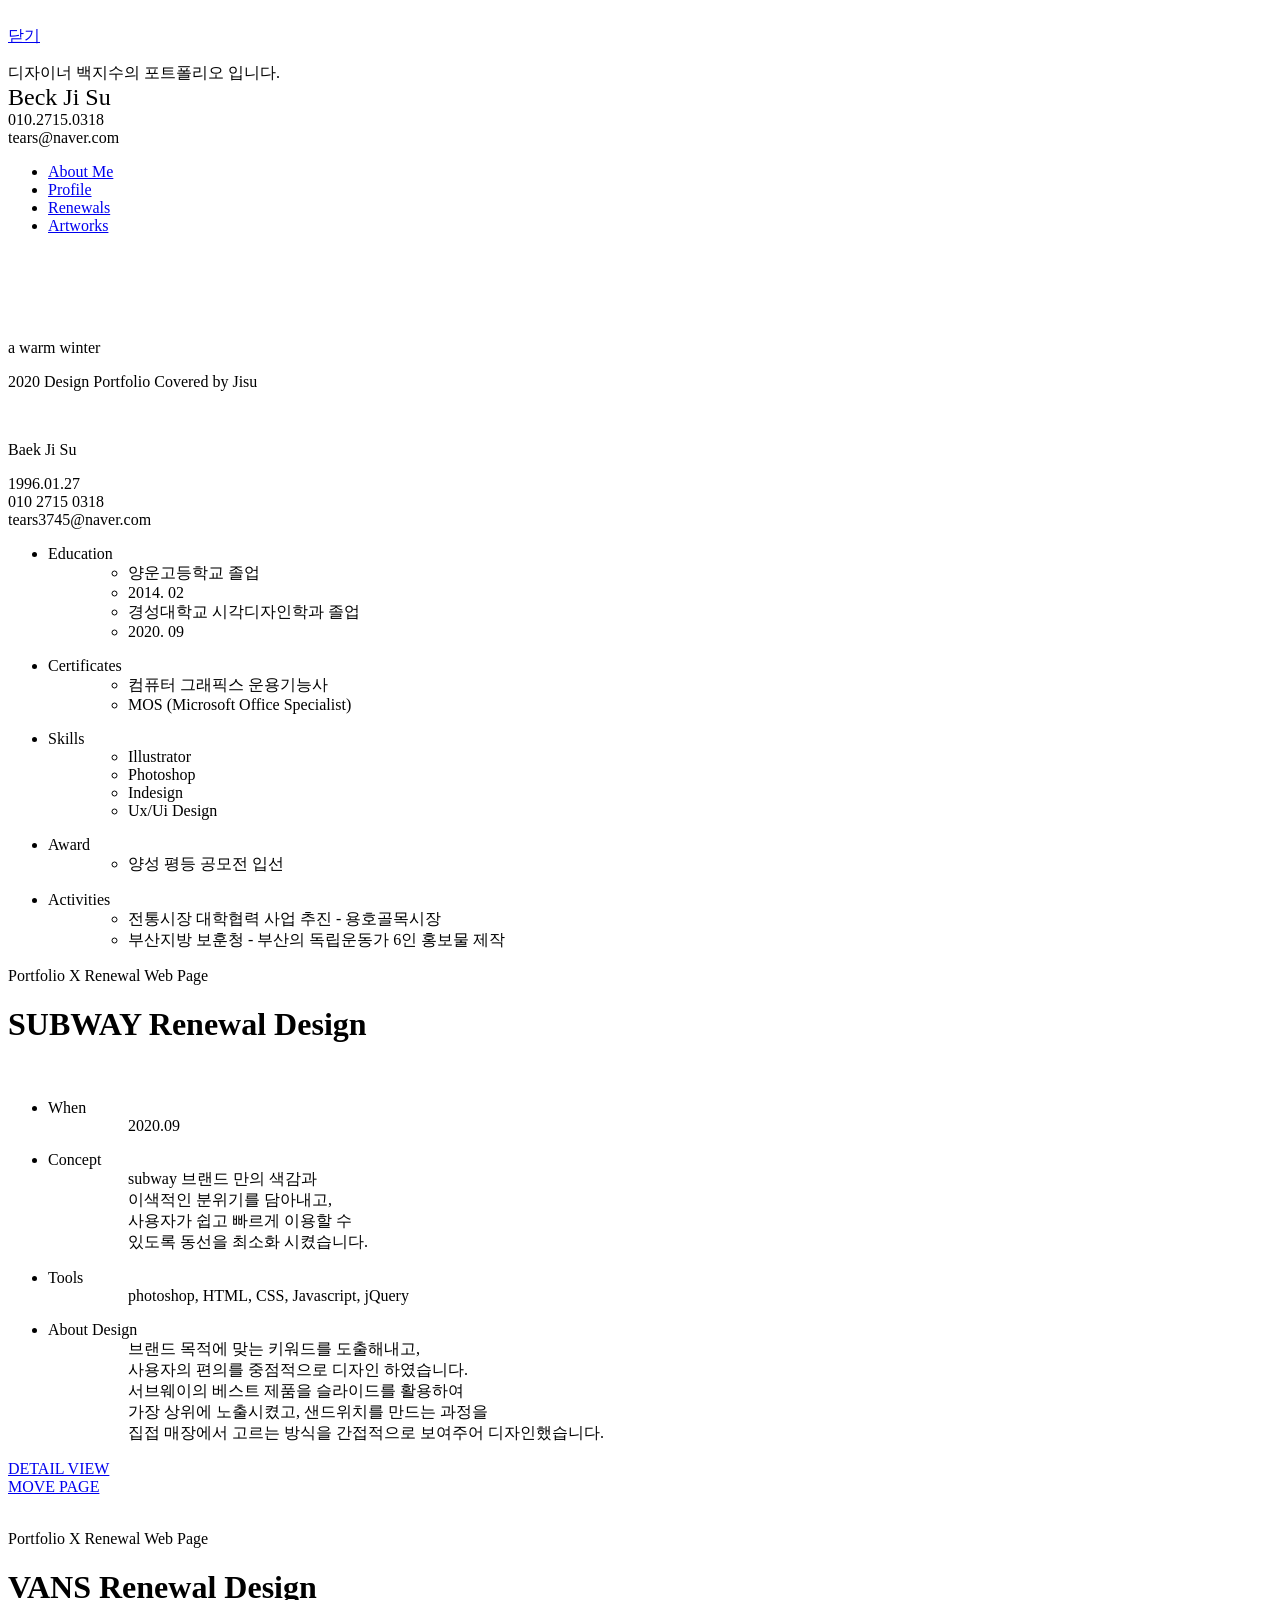
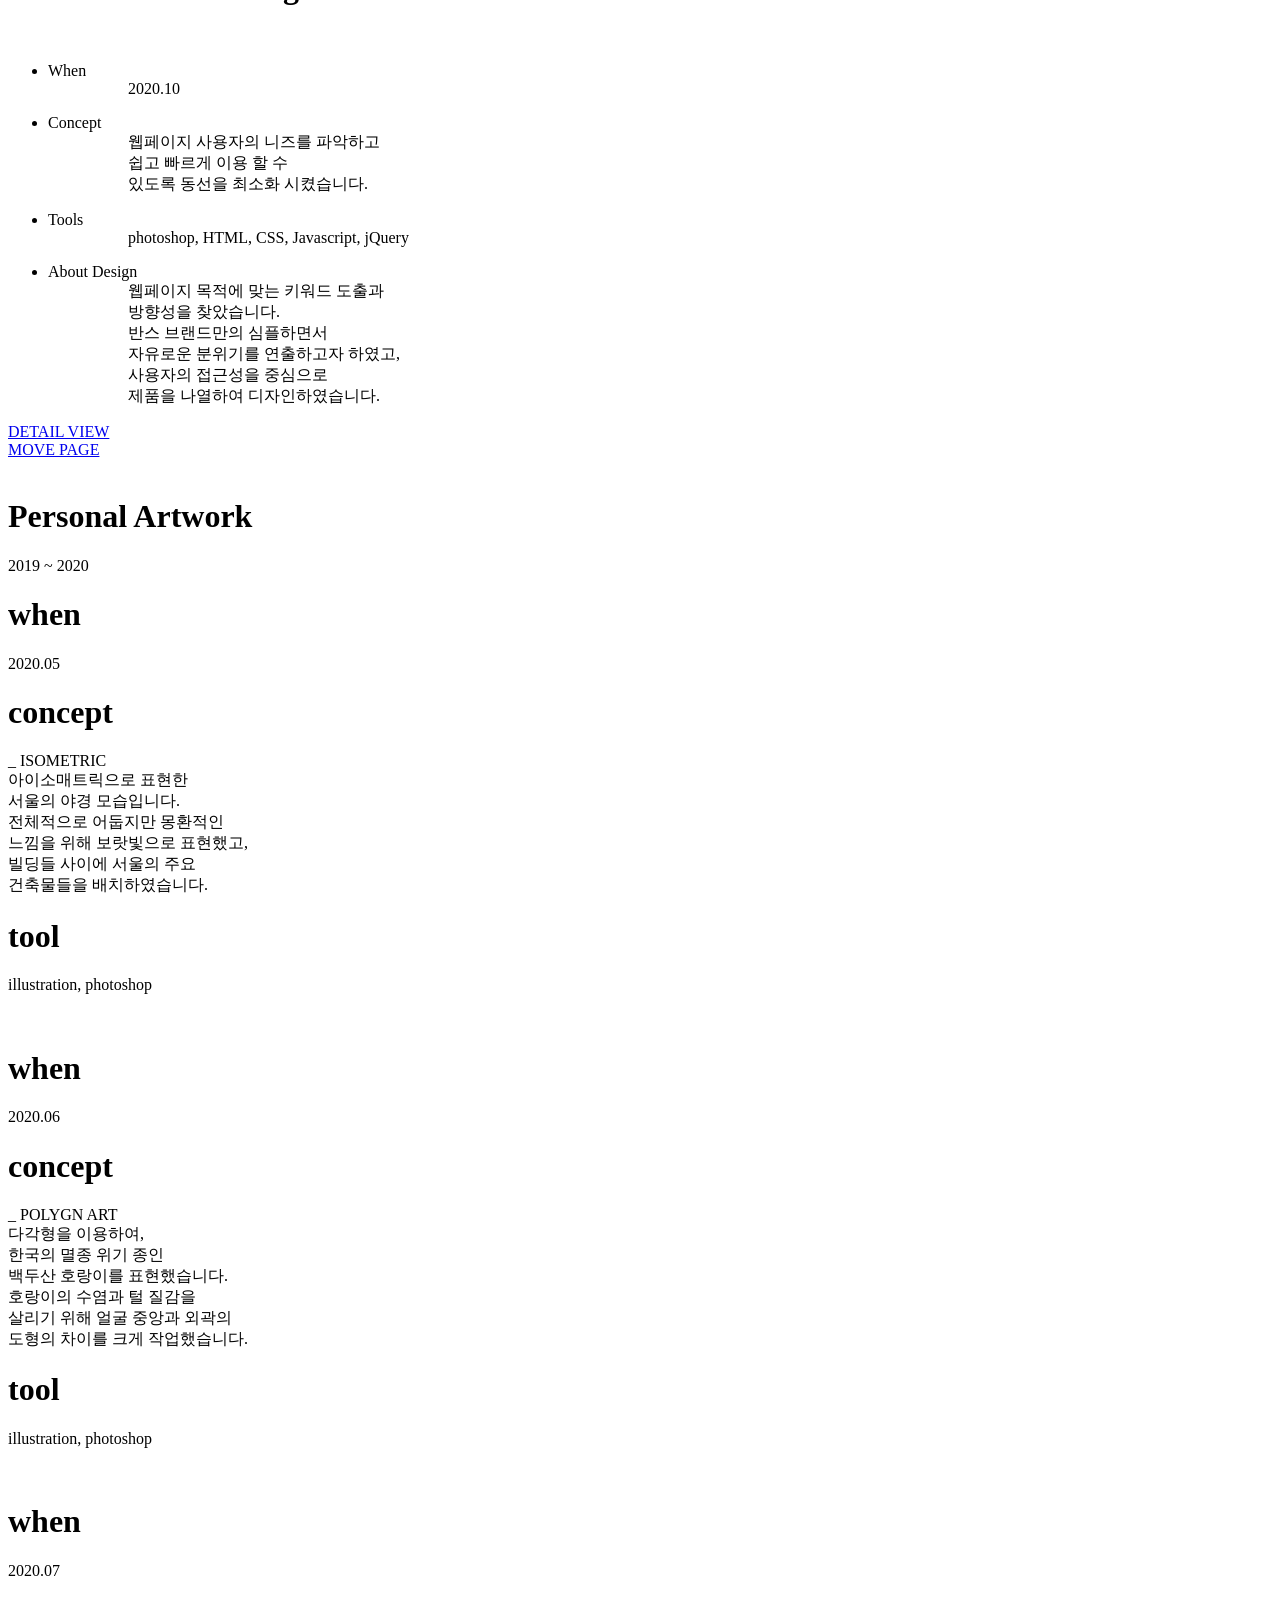
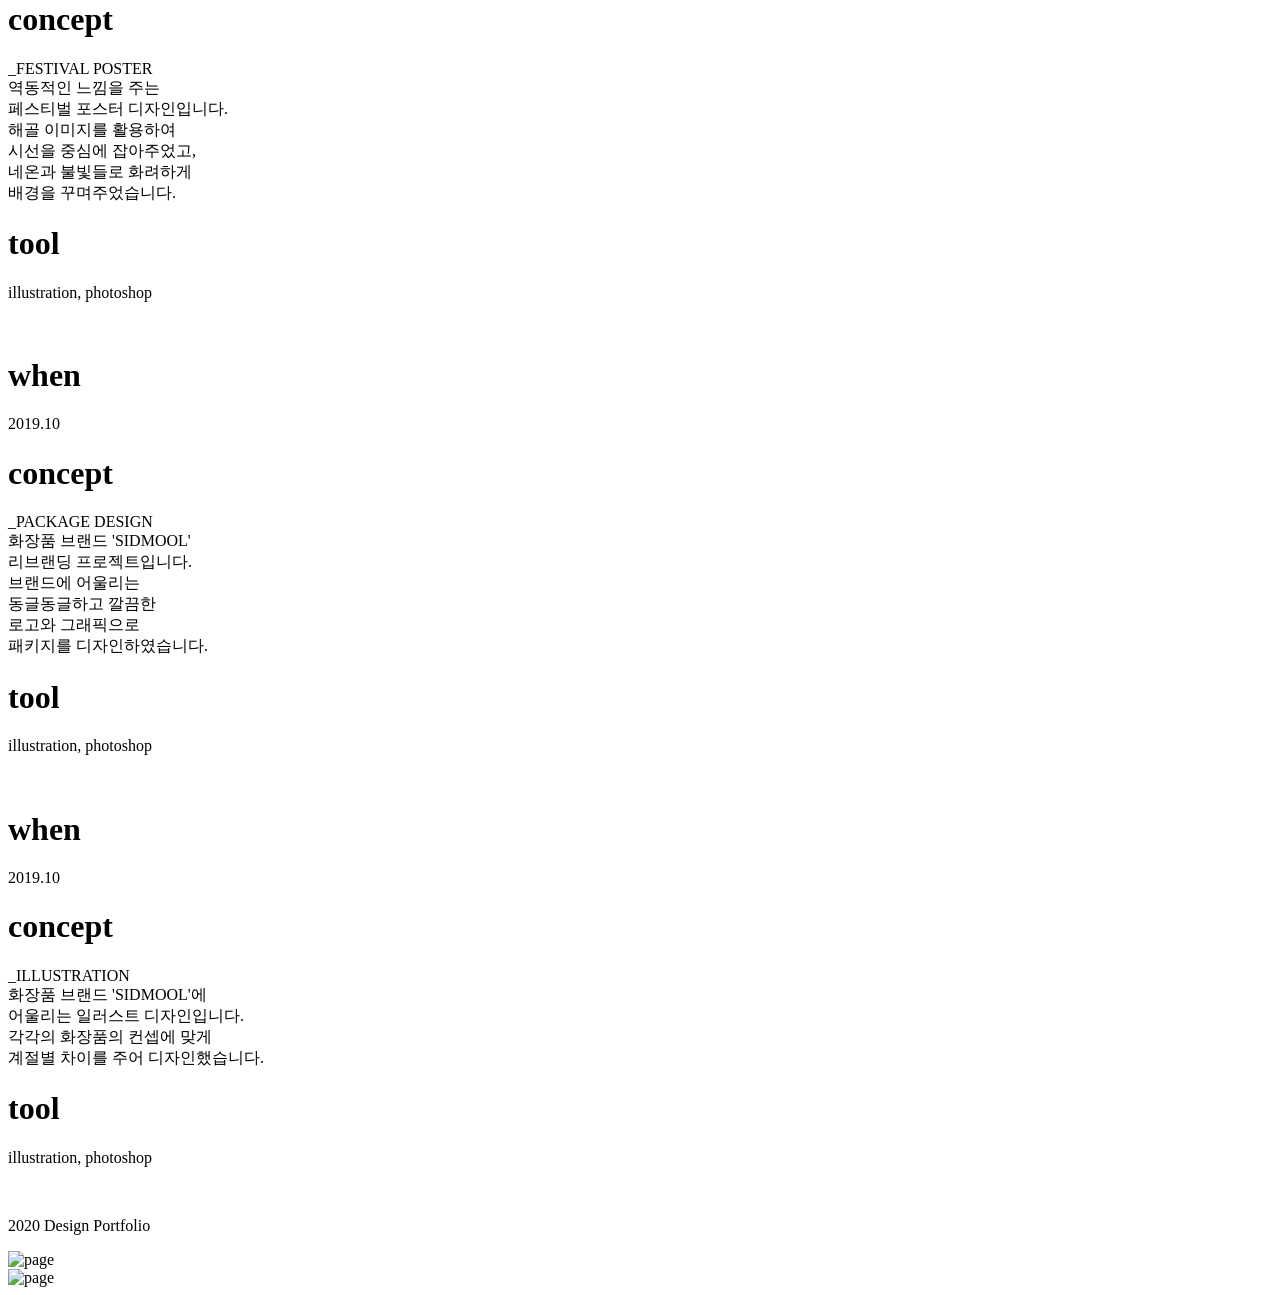
==== index.html @ 92163117 "Add files via upload" ====
<!doctype html>
<html>
<head>
<meta charset="utf-8">
<link rel="stylesheet" href="css/default.css" />
<script src="js/jquery-3.5.1.min.js"></script>
<script src="js/layout.js"></script>
<script src="js/swiper.min.js"></script>

<title> 지수의 포트폴리오 </title>
</head>
<body>
<div class="container">
	<header>
		<div class="header_inner">
			<div class="logo">
				<div class="jspopup">
					<a href="javascript:void(0)" class="btn" onClick="msgAlert()"><img src="img/logo.png" alt="" /></a>	
					<div id="alertLypop">
						<div class="popcont">
							<a href="javascript:void(0)" class="btnclose" onClick="msgAlertClose()">닫기</a>
							<p class="stxt">
								디자이너 백지수의 포트폴리오 입니다.<br>
								<span style="font-size: 150%;">Beck Ji Su</span><br>
								010.2715.0318<br>
								tears@naver.com<br>
							</p>
						</div>
					</div>	
				</div>
			</div>
			<nav class="scrollm">
				<ul class="navlist">
					<li class="on"><a href="javascript:void(0)">About Me</a></li>
					<li><a href="javascript:void(0)">Profile</a></li>
					<li><a href="javascript:void(0)">Renewals</a></li>
					<li><a href="javascript:void(0)">Artworks</a></li>
				</ul>
			</nav>
			
		</div>
		
	</header>
	
	<div class="page main">
		<div class="textbox">
			<div class="textbg" data-aos="fade-right" data-aos-easing="linear" data-aos-duration="500">
				<img src="img/title-bg.png" alt="">
			</div>
			<div class="text" data-aos="fade-right" data-aos-easing="linear" data-aos-duration="1000">
				<img src="img/title-text.png" alt="">
			</div>
		</div>
		<div class="mainimg">
			<div class="minner" data-aos="fade-left" data-aos-easing="linear" data-aos-duration="1000">
				<img src="img/mainimg.png" alt="">
			</div>
		</div>
		<div class="bgtext01">
			<img src="img/bgtext_01.png" alt="">
		</div>
		<div class="bgtext02">
			<p class="stxt">
				<span class="grid">a</span>
				<span class="grid">warm</span>
				<span class="grid">winter</span>
			</p>	
		</div>
		<div class="bgtext03">
			<p class="stxt">
				<span class="grid">2020</span>
				<span class="grid">Design</span>
				<span class="grid">Portfolio</span>
				<span class="grid">Covered</span>
				<span class="grid">by</span>
				<span class="grid">Jisu</span>
			</p>	
		</div>
	</div>
	
	
	<div class="page aboutme">
		<div class="inner">
			<div class="profilebox">
			<div class="profile">
				<div class="simg" data-aos="fade-up" data-aos-duration="1500">
					<img class="pimg" src="img/profile.png" alt="">
				</div>
				<p class="stit">
					<span>Baek</span>
					<span>Ji</span>
					<span>Su</span>
				</p>
				<p class="stxt">
					<span>1996.01.27</span> <br/>
					<span>010 2715 0318</span> <br/>
					<span>tears3745@naver.com</span>
				</p>
			</div>
			<div class="port_info" data-aos="fade-left" data-aos-easing="linear" data-aos-duration="800">
				<ul class="plist">
					<li>
						<dl class="dplist">
							<dt>Education</dt>
							<dd>
								<ul class="ic">
									<li>양운고등학교 졸업</li>
									<li>2014. 02</li>
									<li>경성대학교 시각디자인학과 졸업</li>
									<li>2020. 09</li>									
								</ul>								
							</dd>
						</dl>
					</li>
					<li>
						<dl class="dplist">
							<dt>Certificates</dt>
							<dd>
								<ul class="ic">
									<li>컴퓨터 그래픽스 운용기능사</li>
									<li>MOS (Microsoft Office Specialist)</li>				
								</ul>								
							</dd>
						</dl>
					</li>
					<li>
						<dl class="dplist">
							<dt>Skills</dt>
							<dd>
								<ul class="ic">
									<li>
										<span class="skill_txt">Illustrator</span>
										<span class="progressbar">
											<span class="inner" style="width: 80%"></span>
										</span>
									</li>
									<li>
										<span class="skill_txt">Photoshop</span>
										<span class="progressbar">
											<span class="inner" style="width: 70%"></span>
										</span>
									</li>
									<li>
										<span class="skill_txt">Indesign</span>
										<span class="progressbar">
											<span class="inner" style="width: 40%"></span>
										</span>
									</li>
									<li>
										<span class="skill_txt">Ux/Ui Design</span>
										<span class="progressbar">
											<span class="inner" style="width: 65%"></span>
										</span>
									</li>
								</ul>								
							</dd>
						</dl>
					</li>
					<li>
						<dl class="dplist">
							<dt>Award</dt>
							<dd>
								<ul class="ic">
									<li>양성 평등 공모전 입선</li>
								</ul>								
							</dd>
						</dl>
					</li>					
					<li>
						<dl class="dplist">
							<dt>Activities</dt>
							<dd>
								<ul class="ic">
									<li>전통시장 대학협력 사업 추진 - 용호골목시장</li>
									<li>부산지방 보훈청 - 부산의 독립운동가 6인 홍보물 제작</li>
								</ul>								
							</dd>
						</dl>
					</li>										
				</ul>
			</div>
		</div>
		</div>
		<div class="mainbg">
			<div class="inner">
				<!-- <img src="img/mainbg.png" alt="">-->
			</div>
		</div>
	</div>
	
	
	<div class="page renewal01">
		<div class="renew_inner">
			<div class="renew_cont_inner">
				<div class="title">
					<p class="tit">
						Portfolio X Renewal Web Page</p>
					<h1 class="hd1">
						SUBWAY Renewal Design</h1>
					<div class="logo">
						<img src="img/subway_logo.png" alt="">
					</div>
				</div>
				<div class="content">
					<ul class="contlist">
						<li>
							<dl class="inner">
								<dt>When</dt>
								<dd>
									<ul>
									2020.09
									</ul>
								</dd>
							</dl>
						</li>
						<li>
							<dl class="inner">
								<dt>Concept</dt>
								<dd>
									<ul>
									subway 브랜드 만의 색감과<br> 
									이색적인 분위기를 담아내고,<br>
									사용자가 쉽고 빠르게 이용할 수<br> 
									있도록 동선을 최소화 시켰습니다.
									</ul>
								</dd>
							</dl>
						</li>
						<li>
							<dl class="inner">
								<dt>Tools</dt>
								<dd>
									<ul>
									photoshop, HTML, CSS, Javascript, jQuery
									</ul>
								</dd>
							</dl>
						</li>
						<li>
							<dl class="inner">
								<dt>About Design</dt>
								<dd>
									<ul>
									브랜드 목적에 맞는 키워드를 도출해내고,<br>
									사용자의 편의를 중점적으로 디자인 하였습니다.<br>
									서브웨이의 베스트 제품을 슬라이드를 활용하여<br>
									가장 상위에 노출시켰고, 샌드위치를 만드는 과정을<br>
									집접 매장에서 고르는 방식을 간접적으로 보여주어 디자인했습니다.
									</ul>
								</dd>
							</dl>
						</li>
					</ul>
				</div>

				<div class="btnset one">
					<a href="javascript:void(0)" class="btn underlined underlined--offset" onclick="lypop(event, this)"  data-num="1">DETAIL VIEW</a>
				</div>
				
				<div class="btnset two">	
					<a href="javascript:void(0)" class="btn underlined underlined--offset">MOVE PAGE</a>
				</div>
				
				
				
				
				<div class="renewal_img">
					<div class="imgbox" data-aos="zoom-in-up" data-aos-duration="800">
						<img src="img/subway.png" alt="">
					</div>
				</div>
			
			</div>
			
		</div>
	</div>
	
	<div class="page renewal02">
		<div class="renew_inner">
			<div class="renew_cont_inner">
				<div class="title">
					<p class="tit">
						Portfolio X Renewal Web Page</p>
					<h1 class="hd1">
						VANS Renewal Design</h1>
					<div class="logo">
						<img src="img/vans_logo.png" alt="">
					</div>
				</div>
				<div class="content">
					<ul class="contlist">
						<li>
							<dl class="inner">
								<dt>When</dt>
								<dd>
									<ul>
									2020.10
									</ul>
								</dd>
							</dl>
						</li>
						<li>
							<dl class="inner">
								<dt>Concept</dt>
								<dd>
									<ul>
									웹페이지 사용자의 니즈를 파악하고 <br>
									쉽고 빠르게 이용 할 수<br>
									있도록 동선을 최소화 시켰습니다.
									</ul>
								</dd>
							</dl>
						</li>
						<li>
							<dl class="inner">
								<dt>Tools</dt>
								<dd>
									<ul>
									photoshop, HTML, CSS, Javascript, jQuery
									</ul>
								</dd>
							</dl>
						</li>
						<li>
							<dl class="inner">
								<dt>About Design</dt>
								<dd>
									<ul>
									웹페이지 목적에 맞는 키워드 도출과 <br>
									방향성을 찾았습니다.<br>
									반스 브랜드만의 심플하면서<br>
									자유로운 분위기를 연출하고자 하였고,<br>
									사용자의 접근성을 중심으로<br>
									제품을 나열하여 디자인하였습니다.
									</ul>
								</dd>
							</dl>
						</li>
					</ul>
				</div>
				
				<div class="btnset one">
					<a href="javascript:void(0)" class="btn underlined underlined--offset" onclick="lypop(event, this)"  data-num="2">DETAIL VIEW</a>
				</div>	
				<div class="btnset two">	
					<a href="javascript:void(0)" class="btn underlined underlined--offset">MOVE PAGE</a>
				</div>

				<div class="renewal_img">
					<div class="imgbox" data-aos="zoom-in-up" data-aos-duration="800">
						<img src="img/vans.png" alt="">
					</div>
				</div>
			
			</div>
			
		</div>
	</div>
	
	<div class="page artwork">
		<div class="artwork_inner">
			<div class="art_cont_inner">
				
				<div class="title">
					<h1 class="hd1">Personal Artwork</h1>
						<p class="txt">2019 ~ 2020</p>
				</div>
				<div class="contents">
					<div class="swiper-container">
						<div class="swiper-wrapper">
							<div class="swiper-slide">
								<div class="slide_inner01">
									<div class="text">
										<h1>when</h1>
										<p>2020.05</p>
										<h1>concept</h1>
										<p>_ ISOMETRIC<br>
										아이소매트릭으로 표현한 <br>
										서울의 야경 모습입니다. <br>
										전체적으로 어둡지만 몽환적인  <br>
										느낌을 위해 보랏빛으로 표현했고, <br>
										빌딩들 사이에 서울의 주요<br>
										건축물들을 배치하였습니다.
										</p>
										<h1>tool</h1>
										<p>illustration, photoshop</p>
									</div>
									<div class="img">
										<img src="img/my01.jpg" alt="">
									</div>
								</div>
							  
							</div>
							
							<div class="swiper-slide">
								<div class="slide_inner02">
									<div class="text">
										<h1>when</h1>
										<p>2020.06</p>
										<h1>concept</h1>
										<p>_ POLYGN ART <br>
										다각형을 이용하여,<br>
										한국의 멸종 위기 종인 <br>
										백두산 호랑이를 표현했습니다.<br>
										호랑이의 수염과 털 질감을 <br>
										살리기 위해 얼굴 중앙과 외곽의 <br>
										도형의 차이를 크게 작업했습니다.
										</p>
										<h1>tool</h1>
										<p>illustration, photoshop</p>
									</div>
									<div class="img">
										<img src="img/my02.jpg" alt="">
									</div>
								</div>
							</div>
						 	<div class="swiper-slide">
								<div class="slide_inner03">
									<div class="text">
										<h1>when</h1>
										<p>2020.07</p>
										<h1>concept</h1>
										<p>_FESTIVAL POSTER<br>
										역동적인 느낌을 주는<br> 
										페스티벌 포스터 디자인입니다.<br>
										해골 이미지를 활용하여<br>
										시선을 중심에 잡아주었고,<br>
										네온과 불빛들로 화려하게 <br>
										배경을 꾸며주었습니다.
										</p>
										<h1>tool</h1>
										<p>illustration, photoshop</p>
									</div>
									<div class="img">
										<img src="img/my03_png.png" alt="">
									</div>
								</div>
							</div>
						 	<div class="swiper-slide">
								<div class="slide_inner04">
									<div class="text">
										<h1>when</h1>
										<p>2019.10</p>
										<h1>concept</h1>
										<p>_PACKAGE DESIGN<br>
										화장품 브랜드 'SIDMOOL'<br>
										리브랜딩 프로젝트입니다.<br>
										브랜드에 어울리는 <br>
										동글동글하고 깔끔한 <br>
										로고와 그래픽으로 <br>
										패키지를 디자인하였습니다.
										</p>
										<h1>tool</h1>
										<p>illustration, photoshop</p>
									</div>
									<div class="img">
										<img src="img/my04png.png" alt="">
									</div>
								</div>
							</div>
							<div class="swiper-slide">
								<div class="slide_inner05">
									<div class="text">
										<h1>when</h1>
										<p>2019.10</p>
										<h1>concept</h1>
										<p>_ILLUSTRATION<br>
										화장품 브랜드 'SIDMOOL'에 <br>
										어울리는 일러스트 디자인입니다.<br>
										각각의 화장품의 컨셉에 맞게<br>
										계절별 차이를 주어 디자인했습니다.
										</p>
										<h1>tool</h1>
										<p>illustration, photoshop</p>
									</div>
									<div class="img">
										<img src="img/my05.jpg" alt="">
									</div>
								</div>
							</div>
						 
						</div>
						
						
						
						<!-- Add Pagination -->
						<div class="swiper-pagination"></div>
						
					</div>
					
					
					
				</div>

				
			</div>
			
				
		</div>
		<div class="bottom">
				<p>2020 Design Portfolio</p>
		</div>
		
	</div>	
					
</div>

	
	
	
<script>
$( document ).ready(function() {
//	$('.btnset.one > .btn').on('click', function() {
//		$('.btscont').toggleClass('open');
//		$('.page-wrapper').toggleClass('blur-it');
//		return false;
//	});
});
</script>	
	
<script>


/*
if(window.addEventListener) window.addEventListener('DOMMouseScroll', wheel, false);
window.onmousewheel = document.onmousewheel = wheel;
*/
	
/*	
	function wheel (event) { 
		
		var delta = 0;
		if(event.wheelDelta) delta = event.wheelDelta / 120;
		else if (event.detail) delta = -event.detail / 3;		
		console.log("dd?????? ==", event.detail);
		console.log("event.wheelDelta ==", event.wheelDelta);
	} 	
	
$('html, body').on('mousewheel DOMMouseScroll', wheel);
*/


</script>
	
<script>
   var swiper = new Swiper('.swiper-container', {
      slidesPerView: 1,
      spaceBetween: 30,
      loop: true,
      pagination: {
        el: '.swiper-pagination',
        clickable: true,
      },
    });	
  AOS.init();
</script>	

<div id="lypop">
	<div class="inner">
		<div class="lypopcont">
			<div class="simg">
				<img src="img/detailview01.jpg" alt="page">
			</div>	
		</div>
		<a href="" class="closebtn" onClick="lypopClose(event, this)">
			<div class="arrset">
				<span></span>	    				
				<span></span>
			</div>
		</a>	    			    		
	</div>
	<div class="bg"></div>
</div>
<div id="lypop2">
	<div class="inner">
		<div class="lypopcont">
			<div class="simg">
				<img src="img/detailview02.jpg" alt="page">
			</div>	
		</div>
		<a href="" class="closebtn" onClick="lypopClose(event, this)">
			<div class="arrset">
				<span></span>	    				
				<span></span>
			</div>
		</a>	    			    		
	</div>
	<div class="bg"></div>
</div>


</body>
</html>
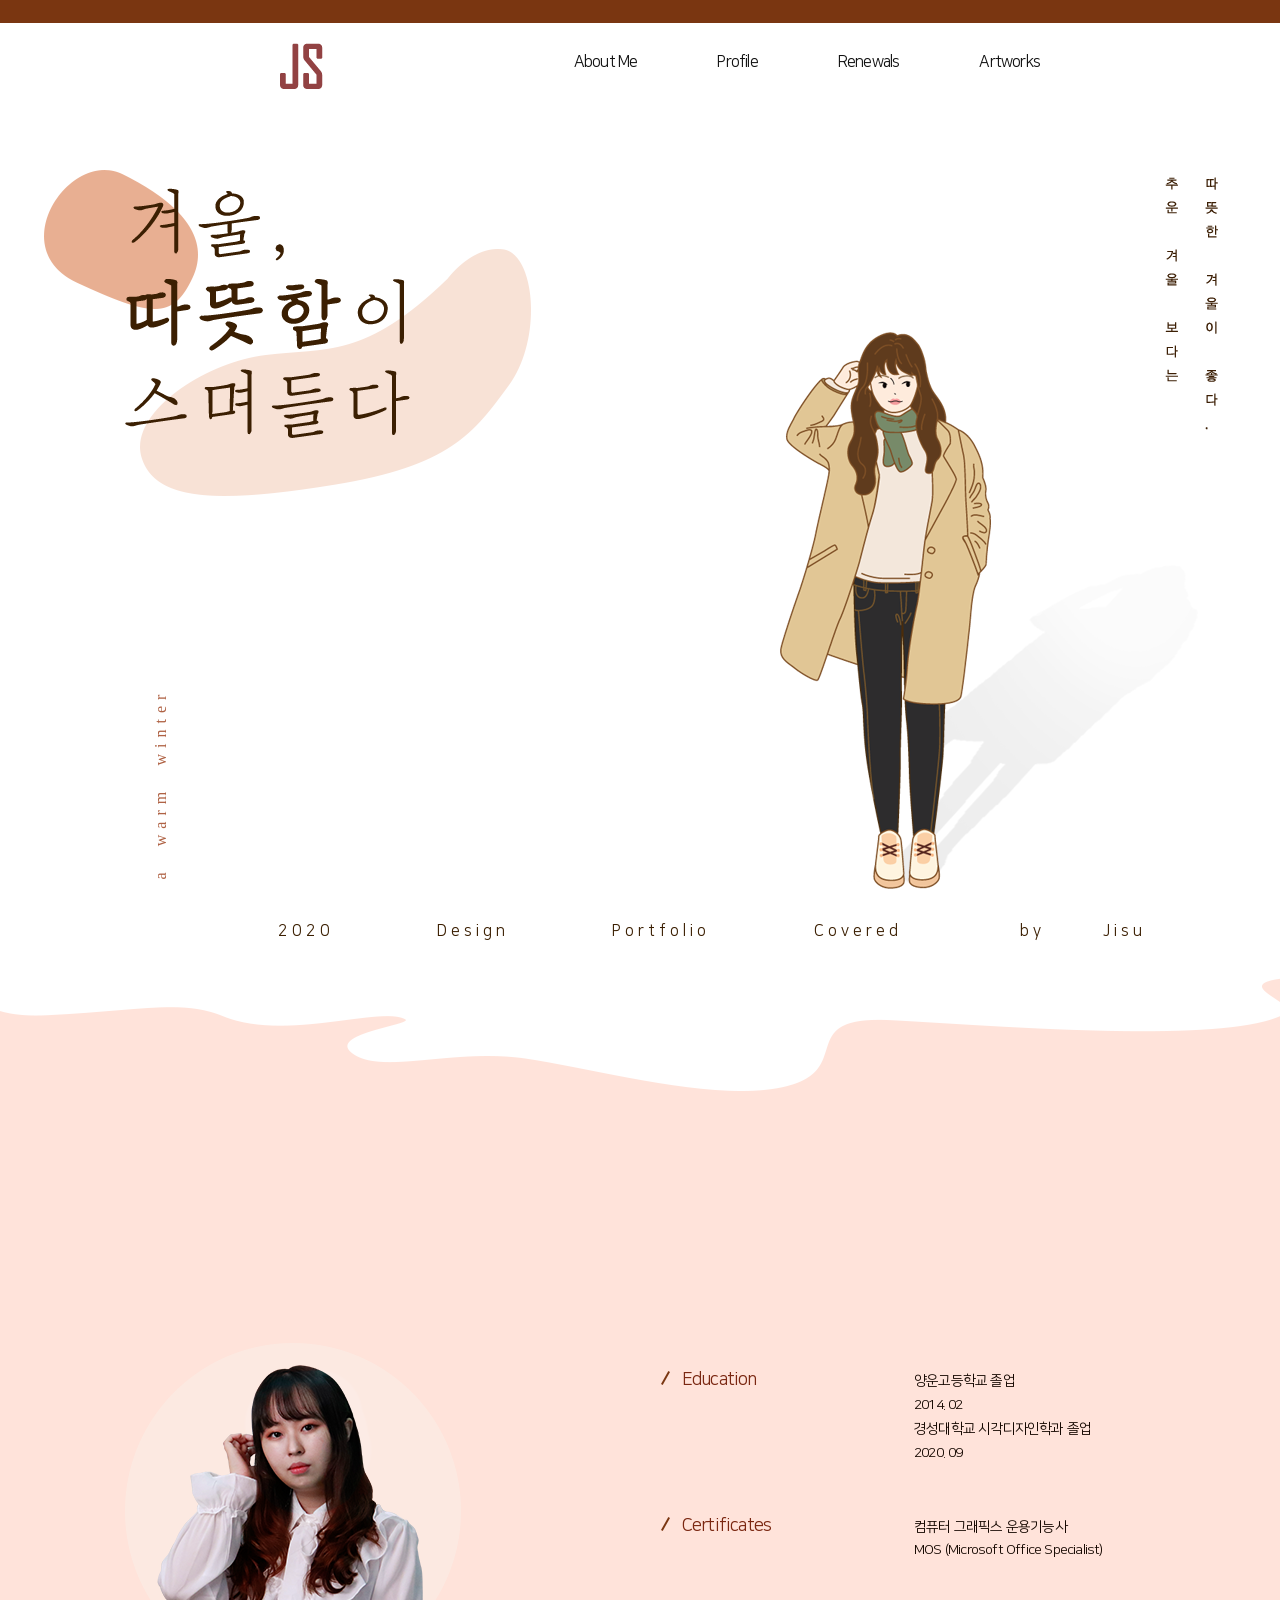
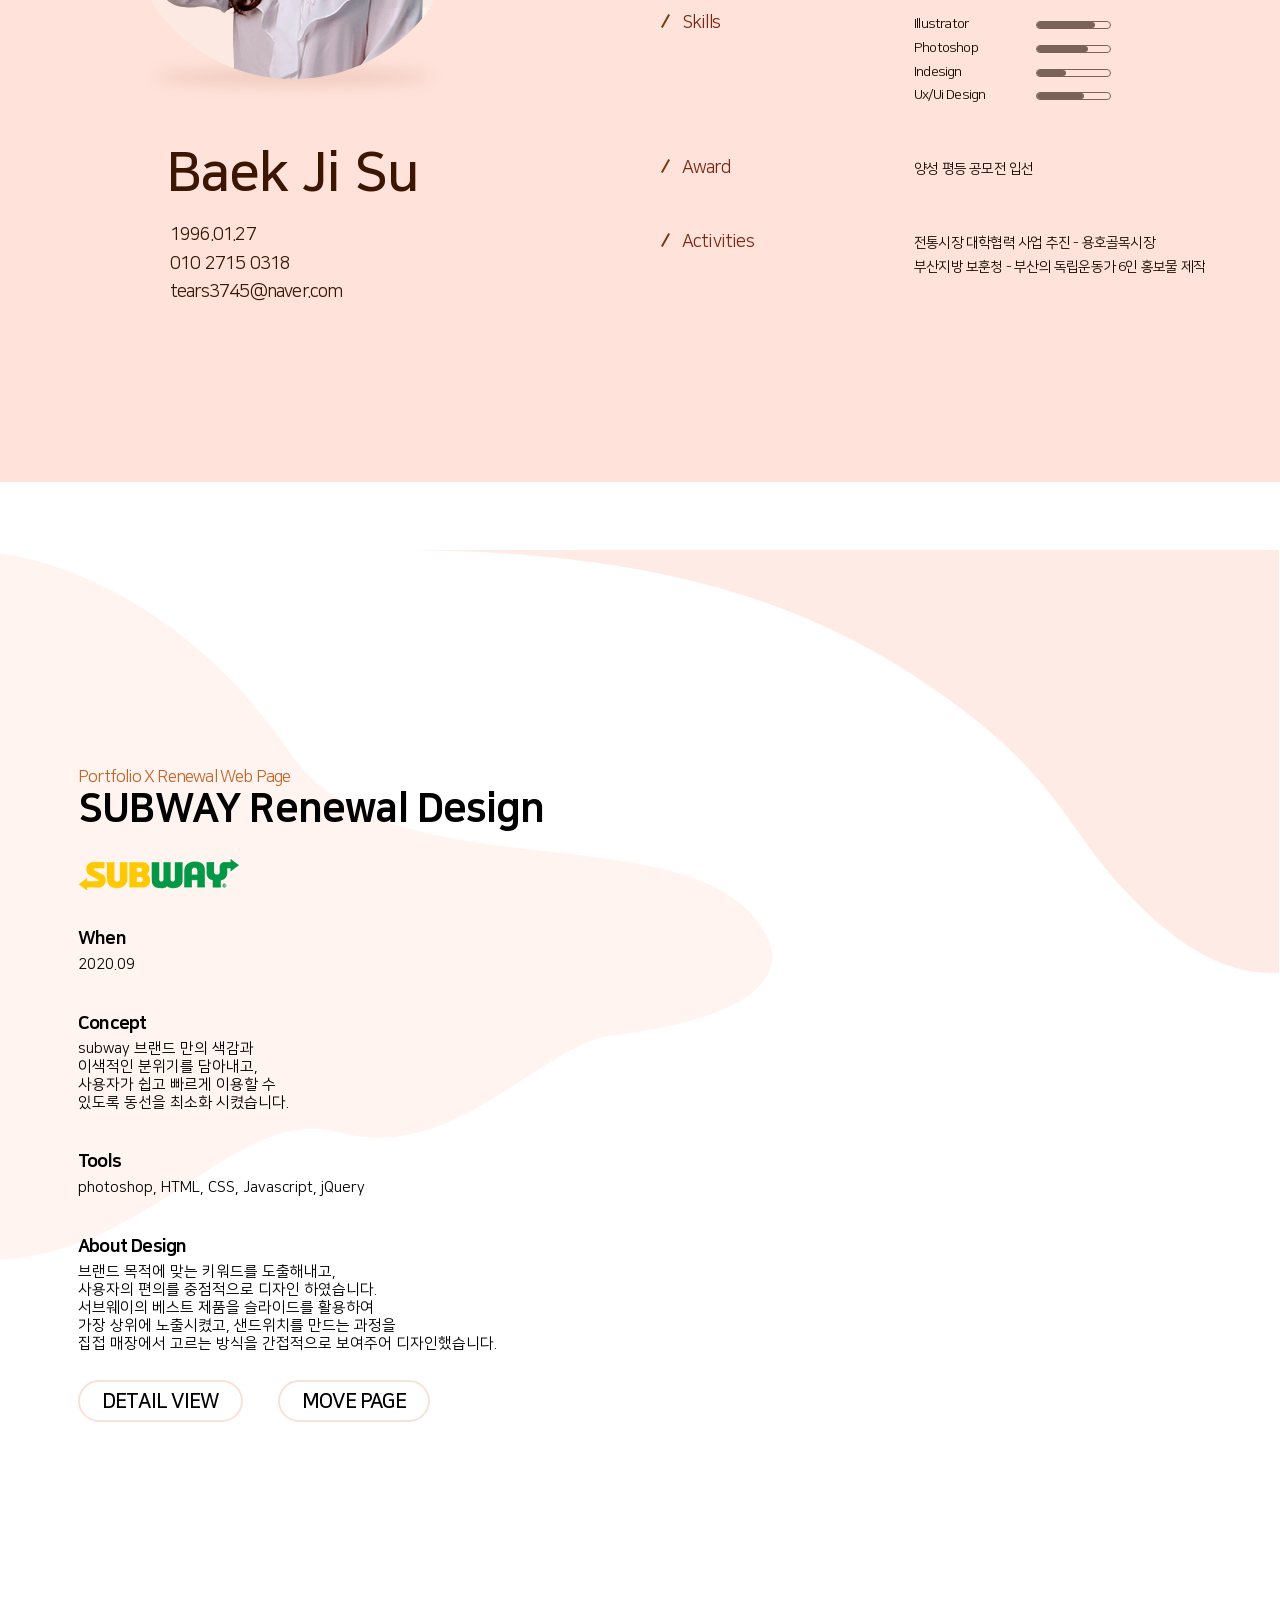
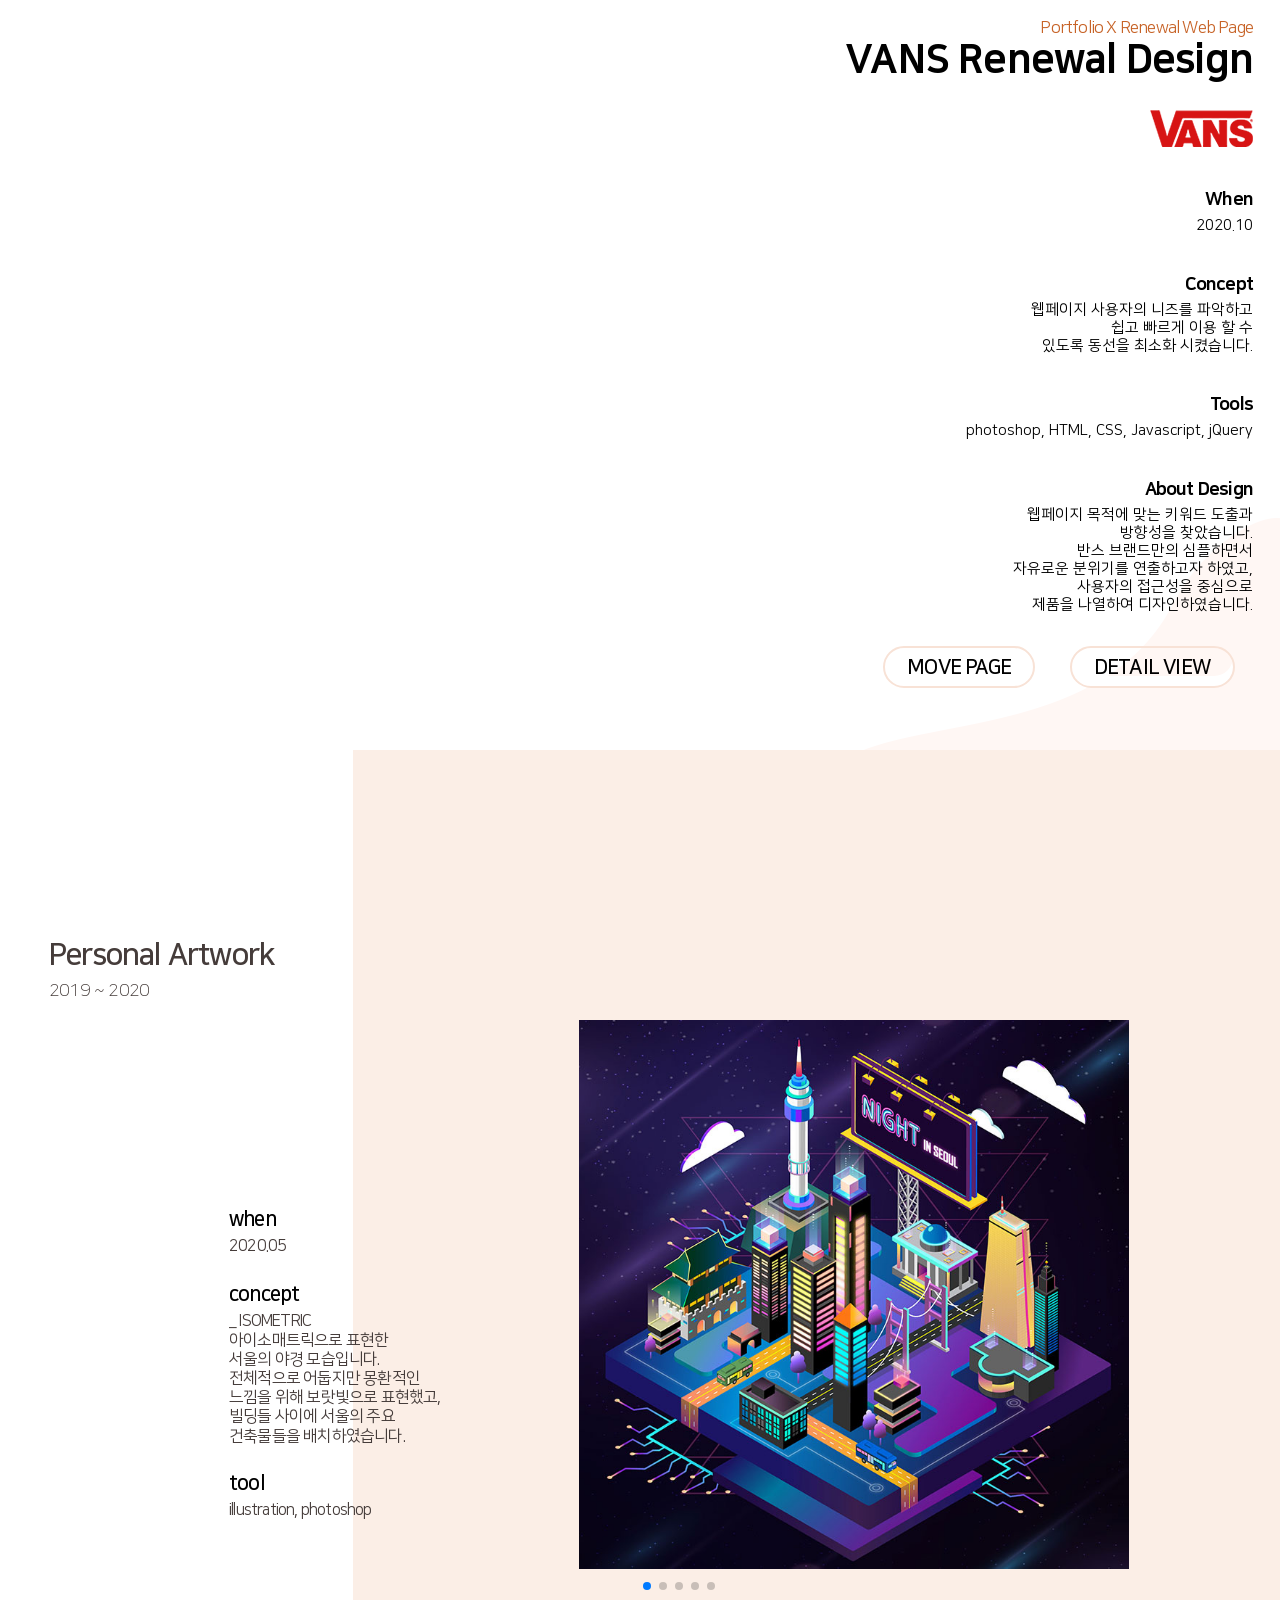
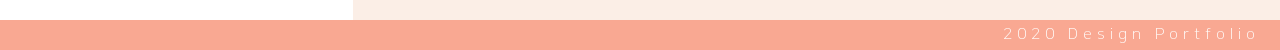
==== commit ae31647a: "3" ====
--- a/index.html
+++ b/index.html
@@ -1,593 +1,593 @@
-<!doctype html>
-<html>
-<head>
-<meta charset="utf-8">
-<link rel="stylesheet" href="css/default.css" />
-<script src="js/jquery-3.5.1.min.js"></script>
-<script src="js/layout.js"></script>
-<script src="js/swiper.min.js"></script>
-
-<title> 지수의 포트폴리오 </title>
-</head>
-<body>
-<div class="container">
-	<header>
-		<div class="header_inner">
-			<div class="logo">
-				<div class="jspopup">
-					<a href="javascript:void(0)" class="btn" onClick="msgAlert()"><img src="img/logo.png" alt="" /></a>	
-					<div id="alertLypop">
-						<div class="popcont">
-							<a href="javascript:void(0)" class="btnclose" onClick="msgAlertClose()">닫기</a>
-							<p class="stxt">
-								디자이너 백지수의 포트폴리오 입니다.<br>
-								<span style="font-size: 150%;">Beck Ji Su</span><br>
-								010.2715.0318<br>
-								tears@naver.com<br>
-							</p>
-						</div>
-					</div>	
-				</div>
-			</div>
-			<nav class="scrollm">
-				<ul class="navlist">
-					<li class="on"><a href="javascript:void(0)">About Me</a></li>
-					<li><a href="javascript:void(0)">Profile</a></li>
-					<li><a href="javascript:void(0)">Renewals</a></li>
-					<li><a href="javascript:void(0)">Artworks</a></li>
-				</ul>
-			</nav>
-			
-		</div>
-		
-	</header>
-	
-	<div class="page main">
-		<div class="textbox">
-			<div class="textbg" data-aos="fade-right" data-aos-easing="linear" data-aos-duration="500">
-				<img src="img/title-bg.png" alt="">
-			</div>
-			<div class="text" data-aos="fade-right" data-aos-easing="linear" data-aos-duration="1000">
-				<img src="img/title-text.png" alt="">
-			</div>
-		</div>
-		<div class="mainimg">
-			<div class="minner" data-aos="fade-left" data-aos-easing="linear" data-aos-duration="1000">
-				<img src="img/mainimg.png" alt="">
-			</div>
-		</div>
-		<div class="bgtext01">
-			<img src="img/bgtext_01.png" alt="">
-		</div>
-		<div class="bgtext02">
-			<p class="stxt">
-				<span class="grid">a</span>
-				<span class="grid">warm</span>
-				<span class="grid">winter</span>
-			</p>	
-		</div>
-		<div class="bgtext03">
-			<p class="stxt">
-				<span class="grid">2020</span>
-				<span class="grid">Design</span>
-				<span class="grid">Portfolio</span>
-				<span class="grid">Covered</span>
-				<span class="grid">by</span>
-				<span class="grid">Jisu</span>
-			</p>	
-		</div>
-	</div>
-	
-	
-	<div class="page aboutme">
-		<div class="inner">
-			<div class="profilebox">
-			<div class="profile">
-				<div class="simg" data-aos="fade-up" data-aos-duration="1500">
-					<img class="pimg" src="img/profile.png" alt="">
-				</div>
-				<p class="stit">
-					<span>Baek</span>
-					<span>Ji</span>
-					<span>Su</span>
-				</p>
-				<p class="stxt">
-					<span>1996.01.27</span> <br/>
-					<span>010 2715 0318</span> <br/>
-					<span>tears3745@naver.com</span>
-				</p>
-			</div>
-			<div class="port_info" data-aos="fade-left" data-aos-easing="linear" data-aos-duration="800">
-				<ul class="plist">
-					<li>
-						<dl class="dplist">
-							<dt>Education</dt>
-							<dd>
-								<ul class="ic">
-									<li>양운고등학교 졸업</li>
-									<li>2014. 02</li>
-									<li>경성대학교 시각디자인학과 졸업</li>
-									<li>2020. 09</li>									
-								</ul>								
-							</dd>
-						</dl>
-					</li>
-					<li>
-						<dl class="dplist">
-							<dt>Certificates</dt>
-							<dd>
-								<ul class="ic">
-									<li>컴퓨터 그래픽스 운용기능사</li>
-									<li>MOS (Microsoft Office Specialist)</li>				
-								</ul>								
-							</dd>
-						</dl>
-					</li>
-					<li>
-						<dl class="dplist">
-							<dt>Skills</dt>
-							<dd>
-								<ul class="ic">
-									<li>
-										<span class="skill_txt">Illustrator</span>
-										<span class="progressbar">
-											<span class="inner" style="width: 80%"></span>
-										</span>
-									</li>
-									<li>
-										<span class="skill_txt">Photoshop</span>
-										<span class="progressbar">
-											<span class="inner" style="width: 70%"></span>
-										</span>
-									</li>
-									<li>
-										<span class="skill_txt">Indesign</span>
-										<span class="progressbar">
-											<span class="inner" style="width: 40%"></span>
-										</span>
-									</li>
-									<li>
-										<span class="skill_txt">Ux/Ui Design</span>
-										<span class="progressbar">
-											<span class="inner" style="width: 65%"></span>
-										</span>
-									</li>
-								</ul>								
-							</dd>
-						</dl>
-					</li>
-					<li>
-						<dl class="dplist">
-							<dt>Award</dt>
-							<dd>
-								<ul class="ic">
-									<li>양성 평등 공모전 입선</li>
-								</ul>								
-							</dd>
-						</dl>
-					</li>					
-					<li>
-						<dl class="dplist">
-							<dt>Activities</dt>
-							<dd>
-								<ul class="ic">
-									<li>전통시장 대학협력 사업 추진 - 용호골목시장</li>
-									<li>부산지방 보훈청 - 부산의 독립운동가 6인 홍보물 제작</li>
-								</ul>								
-							</dd>
-						</dl>
-					</li>										
-				</ul>
-			</div>
-		</div>
-		</div>
-		<div class="mainbg">
-			<div class="inner">
-				<!-- <img src="img/mainbg.png" alt="">-->
-			</div>
-		</div>
-	</div>
-	
-	
-	<div class="page renewal01">
-		<div class="renew_inner">
-			<div class="renew_cont_inner">
-				<div class="title">
-					<p class="tit">
-						Portfolio X Renewal Web Page</p>
-					<h1 class="hd1">
-						SUBWAY Renewal Design</h1>
-					<div class="logo">
-						<img src="img/subway_logo.png" alt="">
-					</div>
-				</div>
-				<div class="content">
-					<ul class="contlist">
-						<li>
-							<dl class="inner">
-								<dt>When</dt>
-								<dd>
-									<ul>
-									2020.09
-									</ul>
-								</dd>
-							</dl>
-						</li>
-						<li>
-							<dl class="inner">
-								<dt>Concept</dt>
-								<dd>
-									<ul>
-									subway 브랜드 만의 색감과<br> 
-									이색적인 분위기를 담아내고,<br>
-									사용자가 쉽고 빠르게 이용할 수<br> 
-									있도록 동선을 최소화 시켰습니다.
-									</ul>
-								</dd>
-							</dl>
-						</li>
-						<li>
-							<dl class="inner">
-								<dt>Tools</dt>
-								<dd>
-									<ul>
-									photoshop, HTML, CSS, Javascript, jQuery
-									</ul>
-								</dd>
-							</dl>
-						</li>
-						<li>
-							<dl class="inner">
-								<dt>About Design</dt>
-								<dd>
-									<ul>
-									브랜드 목적에 맞는 키워드를 도출해내고,<br>
-									사용자의 편의를 중점적으로 디자인 하였습니다.<br>
-									서브웨이의 베스트 제품을 슬라이드를 활용하여<br>
-									가장 상위에 노출시켰고, 샌드위치를 만드는 과정을<br>
-									집접 매장에서 고르는 방식을 간접적으로 보여주어 디자인했습니다.
-									</ul>
-								</dd>
-							</dl>
-						</li>
-					</ul>
-				</div>
-
-				<div class="btnset one">
-					<a href="javascript:void(0)" class="btn underlined underlined--offset" onclick="lypop(event, this)"  data-num="1">DETAIL VIEW</a>
-				</div>
-				
-				<div class="btnset two">	
-					<a href="javascript:void(0)" class="btn underlined underlined--offset">MOVE PAGE</a>
-				</div>
-				
-				
-				
-				
-				<div class="renewal_img">
-					<div class="imgbox" data-aos="zoom-in-up" data-aos-duration="800">
-						<img src="img/subway.png" alt="">
-					</div>
-				</div>
-			
-			</div>
-			
-		</div>
-	</div>
-	
-	<div class="page renewal02">
-		<div class="renew_inner">
-			<div class="renew_cont_inner">
-				<div class="title">
-					<p class="tit">
-						Portfolio X Renewal Web Page</p>
-					<h1 class="hd1">
-						VANS Renewal Design</h1>
-					<div class="logo">
-						<img src="img/vans_logo.png" alt="">
-					</div>
-				</div>
-				<div class="content">
-					<ul class="contlist">
-						<li>
-							<dl class="inner">
-								<dt>When</dt>
-								<dd>
-									<ul>
-									2020.10
-									</ul>
-								</dd>
-							</dl>
-						</li>
-						<li>
-							<dl class="inner">
-								<dt>Concept</dt>
-								<dd>
-									<ul>
-									웹페이지 사용자의 니즈를 파악하고 <br>
-									쉽고 빠르게 이용 할 수<br>
-									있도록 동선을 최소화 시켰습니다.
-									</ul>
-								</dd>
-							</dl>
-						</li>
-						<li>
-							<dl class="inner">
-								<dt>Tools</dt>
-								<dd>
-									<ul>
-									photoshop, HTML, CSS, Javascript, jQuery
-									</ul>
-								</dd>
-							</dl>
-						</li>
-						<li>
-							<dl class="inner">
-								<dt>About Design</dt>
-								<dd>
-									<ul>
-									웹페이지 목적에 맞는 키워드 도출과 <br>
-									방향성을 찾았습니다.<br>
-									반스 브랜드만의 심플하면서<br>
-									자유로운 분위기를 연출하고자 하였고,<br>
-									사용자의 접근성을 중심으로<br>
-									제품을 나열하여 디자인하였습니다.
-									</ul>
-								</dd>
-							</dl>
-						</li>
-					</ul>
-				</div>
-				
-				<div class="btnset one">
-					<a href="javascript:void(0)" class="btn underlined underlined--offset" onclick="lypop(event, this)"  data-num="2">DETAIL VIEW</a>
-				</div>	
-				<div class="btnset two">	
-					<a href="javascript:void(0)" class="btn underlined underlined--offset">MOVE PAGE</a>
-				</div>
-
-				<div class="renewal_img">
-					<div class="imgbox" data-aos="zoom-in-up" data-aos-duration="800">
-						<img src="img/vans.png" alt="">
-					</div>
-				</div>
-			
-			</div>
-			
-		</div>
-	</div>
-	
-	<div class="page artwork">
-		<div class="artwork_inner">
-			<div class="art_cont_inner">
-				
-				<div class="title">
-					<h1 class="hd1">Personal Artwork</h1>
-						<p class="txt">2019 ~ 2020</p>
-				</div>
-				<div class="contents">
-					<div class="swiper-container">
-						<div class="swiper-wrapper">
-							<div class="swiper-slide">
-								<div class="slide_inner01">
-									<div class="text">
-										<h1>when</h1>
-										<p>2020.05</p>
-										<h1>concept</h1>
-										<p>_ ISOMETRIC<br>
-										아이소매트릭으로 표현한 <br>
-										서울의 야경 모습입니다. <br>
-										전체적으로 어둡지만 몽환적인  <br>
-										느낌을 위해 보랏빛으로 표현했고, <br>
-										빌딩들 사이에 서울의 주요<br>
-										건축물들을 배치하였습니다.
-										</p>
-										<h1>tool</h1>
-										<p>illustration, photoshop</p>
-									</div>
-									<div class="img">
-										<img src="img/my01.jpg" alt="">
-									</div>
-								</div>
-							  
-							</div>
-							
-							<div class="swiper-slide">
-								<div class="slide_inner02">
-									<div class="text">
-										<h1>when</h1>
-										<p>2020.06</p>
-										<h1>concept</h1>
-										<p>_ POLYGN ART <br>
-										다각형을 이용하여,<br>
-										한국의 멸종 위기 종인 <br>
-										백두산 호랑이를 표현했습니다.<br>
-										호랑이의 수염과 털 질감을 <br>
-										살리기 위해 얼굴 중앙과 외곽의 <br>
-										도형의 차이를 크게 작업했습니다.
-										</p>
-										<h1>tool</h1>
-										<p>illustration, photoshop</p>
-									</div>
-									<div class="img">
-										<img src="img/my02.jpg" alt="">
-									</div>
-								</div>
-							</div>
-						 	<div class="swiper-slide">
-								<div class="slide_inner03">
-									<div class="text">
-										<h1>when</h1>
-										<p>2020.07</p>
-										<h1>concept</h1>
-										<p>_FESTIVAL POSTER<br>
-										역동적인 느낌을 주는<br> 
-										페스티벌 포스터 디자인입니다.<br>
-										해골 이미지를 활용하여<br>
-										시선을 중심에 잡아주었고,<br>
-										네온과 불빛들로 화려하게 <br>
-										배경을 꾸며주었습니다.
-										</p>
-										<h1>tool</h1>
-										<p>illustration, photoshop</p>
-									</div>
-									<div class="img">
-										<img src="img/my03_png.png" alt="">
-									</div>
-								</div>
-							</div>
-						 	<div class="swiper-slide">
-								<div class="slide_inner04">
-									<div class="text">
-										<h1>when</h1>
-										<p>2019.10</p>
-										<h1>concept</h1>
-										<p>_PACKAGE DESIGN<br>
-										화장품 브랜드 'SIDMOOL'<br>
-										리브랜딩 프로젝트입니다.<br>
-										브랜드에 어울리는 <br>
-										동글동글하고 깔끔한 <br>
-										로고와 그래픽으로 <br>
-										패키지를 디자인하였습니다.
-										</p>
-										<h1>tool</h1>
-										<p>illustration, photoshop</p>
-									</div>
-									<div class="img">
-										<img src="img/my04png.png" alt="">
-									</div>
-								</div>
-							</div>
-							<div class="swiper-slide">
-								<div class="slide_inner05">
-									<div class="text">
-										<h1>when</h1>
-										<p>2019.10</p>
-										<h1>concept</h1>
-										<p>_ILLUSTRATION<br>
-										화장품 브랜드 'SIDMOOL'에 <br>
-										어울리는 일러스트 디자인입니다.<br>
-										각각의 화장품의 컨셉에 맞게<br>
-										계절별 차이를 주어 디자인했습니다.
-										</p>
-										<h1>tool</h1>
-										<p>illustration, photoshop</p>
-									</div>
-									<div class="img">
-										<img src="img/my05.jpg" alt="">
-									</div>
-								</div>
-							</div>
-						 
-						</div>
-						
-						
-						
-						<!-- Add Pagination -->
-						<div class="swiper-pagination"></div>
-						
-					</div>
-					
-					
-					
-				</div>
-
-				
-			</div>
-			
-				
-		</div>
-		<div class="bottom">
-				<p>2020 Design Portfolio</p>
-		</div>
-		
-	</div>	
-					
-</div>
-
-	
-	
-	
-<script>
-$( document ).ready(function() {
-//	$('.btnset.one > .btn').on('click', function() {
-//		$('.btscont').toggleClass('open');
-//		$('.page-wrapper').toggleClass('blur-it');
-//		return false;
-//	});
-});
-</script>	
-	
-<script>
-
-
-/*
-if(window.addEventListener) window.addEventListener('DOMMouseScroll', wheel, false);
-window.onmousewheel = document.onmousewheel = wheel;
-*/
-	
-/*	
-	function wheel (event) { 
-		
-		var delta = 0;
-		if(event.wheelDelta) delta = event.wheelDelta / 120;
-		else if (event.detail) delta = -event.detail / 3;		
-		console.log("dd?????? ==", event.detail);
-		console.log("event.wheelDelta ==", event.wheelDelta);
-	} 	
-	
-$('html, body').on('mousewheel DOMMouseScroll', wheel);
-*/
-
-
-</script>
-	
-<script>
-   var swiper = new Swiper('.swiper-container', {
-      slidesPerView: 1,
-      spaceBetween: 30,
-      loop: true,
-      pagination: {
-        el: '.swiper-pagination',
-        clickable: true,
-      },
-    });	
-  AOS.init();
-</script>	
-
-<div id="lypop">
-	<div class="inner">
-		<div class="lypopcont">
-			<div class="simg">
-				<img src="img/detailview01.jpg" alt="page">
-			</div>	
-		</div>
-		<a href="" class="closebtn" onClick="lypopClose(event, this)">
-			<div class="arrset">
-				<span></span>	    				
-				<span></span>
-			</div>
-		</a>	    			    		
-	</div>
-	<div class="bg"></div>
-</div>
-<div id="lypop2">
-	<div class="inner">
-		<div class="lypopcont">
-			<div class="simg">
-				<img src="img/detailview02.jpg" alt="page">
-			</div>	
-		</div>
-		<a href="" class="closebtn" onClick="lypopClose(event, this)">
-			<div class="arrset">
-				<span></span>	    				
-				<span></span>
-			</div>
-		</a>	    			    		
-	</div>
-	<div class="bg"></div>
-</div>
-
-
-</body>
-</html>
+<!doctype html>
+<html>
+<head>
+<meta charset="utf-8">
+<link rel="stylesheet" href="css/default.css" />
+<script src="js/jquery-3.5.1.min.js"></script>
+<script src="js/layout.js"></script>
+<script src="js/swiper.min.js"></script>
+
+<title> 지수의 포트폴리오 </title>
+</head>
+<body>
+<div class="container">
+	<header>
+		<div class="header_inner">
+			<div class="logo">
+				<div class="jspopup">
+					<a href="javascript:void(0)" class="btn" onClick="msgAlert()"><img src="img/logo.png" alt="" /></a>	
+					<div id="alertLypop">
+						<div class="popcont">
+							<a href="javascript:void(0)" class="btnclose" onClick="msgAlertClose()">닫기</a>
+							<p class="stxt">
+								디자이너 백지수의 포트폴리오 입니다.<br>
+								<span style="font-size: 150%;">Beck Ji Su</span><br>
+								010.2715.0318<br>
+								tears@naver.com<br>
+							</p>
+						</div>
+					</div>	
+				</div>
+			</div>
+			<nav class="scrollm">
+				<ul class="navlist">
+					<li class="on"><a href="javascript:void(0)">About Me</a></li>
+					<li><a href="javascript:void(0)">Profile</a></li>
+					<li><a href="javascript:void(0)">Renewals</a></li>
+					<li><a href="javascript:void(0)">Artworks</a></li>
+				</ul>
+			</nav>
+			
+		</div>
+		
+	</header>
+	
+	<div class="page main">
+		<div class="textbox">
+			<div class="textbg" data-aos="fade-right" data-aos-easing="linear" data-aos-duration="500">
+				<img src="img/title-bg.png" alt="">
+			</div>
+			<div class="text" data-aos="fade-right" data-aos-easing="linear" data-aos-duration="1000">
+				<img src="img/title-text.png" alt="">
+			</div>
+		</div>
+		<div class="mainimg">
+			<div class="minner" data-aos="fade-left" data-aos-easing="linear" data-aos-duration="1000">
+				<img src="img/mainimg.png" alt="">
+			</div>
+		</div>
+		<div class="bgtext01">
+			<img src="img/bgtext_01.png" alt="">
+		</div>
+		<div class="bgtext02">
+			<p class="stxt">
+				<span class="grid">a</span>
+				<span class="grid">warm</span>
+				<span class="grid">winter</span>
+			</p>	
+		</div>
+		<div class="bgtext03">
+			<p class="stxt">
+				<span class="grid">2020</span>
+				<span class="grid">Design</span>
+				<span class="grid">Portfolio</span>
+				<span class="grid">Covered</span>
+				<span class="grid">by</span>
+				<span class="grid">Jisu</span>
+			</p>	
+		</div>
+	</div>
+	
+	
+	<div class="page aboutme">
+		<div class="inner">
+			<div class="profilebox">
+			<div class="profile">
+				<div class="simg" data-aos="fade-up" data-aos-duration="1500">
+					<img class="pimg" src="img/profile.png" alt="">
+				</div>
+				<p class="stit">
+					<span>Baek</span>
+					<span>Ji</span>
+					<span>Su</span>
+				</p>
+				<p class="stxt">
+					<span>1996.01.27</span> <br/>
+					<span>010 2715 0318</span> <br/>
+					<span>tears3745@naver.com</span>
+				</p>
+			</div>
+			<div class="port_info" data-aos="fade-left" data-aos-easing="linear" data-aos-duration="800">
+				<ul class="plist">
+					<li>
+						<dl class="dplist">
+							<dt>Education</dt>
+							<dd>
+								<ul class="ic">
+									<li>양운고등학교 졸업</li>
+									<li>2014. 02</li>
+									<li>경성대학교 시각디자인학과 졸업</li>
+									<li>2020. 09</li>									
+								</ul>								
+							</dd>
+						</dl>
+					</li>
+					<li>
+						<dl class="dplist">
+							<dt>Certificates</dt>
+							<dd>
+								<ul class="ic">
+									<li>컴퓨터 그래픽스 운용기능사</li>
+									<li>MOS (Microsoft Office Specialist)</li>				
+								</ul>								
+							</dd>
+						</dl>
+					</li>
+					<li>
+						<dl class="dplist">
+							<dt>Skills</dt>
+							<dd>
+								<ul class="ic">
+									<li>
+										<span class="skill_txt">Illustrator</span>
+										<span class="progressbar">
+											<span class="inner" style="width: 80%"></span>
+										</span>
+									</li>
+									<li>
+										<span class="skill_txt">Photoshop</span>
+										<span class="progressbar">
+											<span class="inner" style="width: 70%"></span>
+										</span>
+									</li>
+									<li>
+										<span class="skill_txt">Indesign</span>
+										<span class="progressbar">
+											<span class="inner" style="width: 40%"></span>
+										</span>
+									</li>
+									<li>
+										<span class="skill_txt">Ux/Ui Design</span>
+										<span class="progressbar">
+											<span class="inner" style="width: 65%"></span>
+										</span>
+									</li>
+								</ul>								
+							</dd>
+						</dl>
+					</li>
+					<li>
+						<dl class="dplist">
+							<dt>Award</dt>
+							<dd>
+								<ul class="ic">
+									<li>양성 평등 공모전 입선</li>
+								</ul>								
+							</dd>
+						</dl>
+					</li>					
+					<li>
+						<dl class="dplist">
+							<dt>Activities</dt>
+							<dd>
+								<ul class="ic">
+									<li>전통시장 대학협력 사업 추진 - 용호골목시장</li>
+									<li>부산지방 보훈청 - 부산의 독립운동가 6인 홍보물 제작</li>
+								</ul>								
+							</dd>
+						</dl>
+					</li>										
+				</ul>
+			</div>
+		</div>
+		</div>
+		<div class="mainbg">
+			<div class="inner">
+				<!-- <img src="img/mainbg.png" alt="">-->
+			</div>
+		</div>
+	</div>
+	
+	
+	<div class="page renewal01">
+		<div class="renew_inner">
+			<div class="renew_cont_inner">
+				<div class="title">
+					<p class="tit">
+						Portfolio X Renewal Web Page</p>
+					<h1 class="hd1">
+						SUBWAY Renewal Design</h1>
+					<div class="logo">
+						<img src="img/subway_logo.png" alt="">
+					</div>
+				</div>
+				<div class="content">
+					<ul class="contlist">
+						<li>
+							<dl class="inner">
+								<dt>When</dt>
+								<dd>
+									<ul>
+									2020.09
+									</ul>
+								</dd>
+							</dl>
+						</li>
+						<li>
+							<dl class="inner">
+								<dt>Concept</dt>
+								<dd>
+									<ul>
+									subway 브랜드 만의 색감과<br> 
+									이색적인 분위기를 담아내고,<br>
+									사용자가 쉽고 빠르게 이용할 수<br> 
+									있도록 동선을 최소화 시켰습니다.
+									</ul>
+								</dd>
+							</dl>
+						</li>
+						<li>
+							<dl class="inner">
+								<dt>Tools</dt>
+								<dd>
+									<ul>
+									photoshop, HTML, CSS, Javascript, jQuery
+									</ul>
+								</dd>
+							</dl>
+						</li>
+						<li>
+							<dl class="inner">
+								<dt>About Design</dt>
+								<dd>
+									<ul>
+									브랜드 목적에 맞는 키워드를 도출해내고,<br>
+									사용자의 편의를 중점적으로 디자인 하였습니다.<br>
+									서브웨이의 베스트 제품을 슬라이드를 활용하여<br>
+									가장 상위에 노출시켰고, 샌드위치를 만드는 과정을<br>
+									집접 매장에서 고르는 방식을 간접적으로 보여주어 디자인했습니다.
+									</ul>
+								</dd>
+							</dl>
+						</li>
+					</ul>
+				</div>
+
+				<div class="btnset one">
+					<a href="javascript:void(0)" class="btn underlined underlined--offset" onclick="lypop(event, this)"  data-num="1">DETAIL VIEW</a>
+				</div>
+				
+				<div class="btnset two">	
+					<a href="javascript:void(0)" class="btn underlined underlined--offset">MOVE PAGE</a>
+				</div>
+				
+				
+				
+				
+				<div class="renewal_img">
+					<div class="imgbox" data-aos="zoom-in-up" data-aos-duration="800">
+						<img src="img/subway.png" alt="">
+					</div>
+				</div>
+			
+			</div>
+			
+		</div>
+	</div>
+	
+	<div class="page renewal02">
+		<div class="renew_inner">
+			<div class="renew_cont_inner">
+				<div class="title">
+					<p class="tit">
+						Portfolio X Renewal Web Page</p>
+					<h1 class="hd1">
+						VANS Renewal Design</h1>
+					<div class="logo">
+						<img src="img/vans_logo.png" alt="">
+					</div>
+				</div>
+				<div class="content">
+					<ul class="contlist">
+						<li>
+							<dl class="inner">
+								<dt>When</dt>
+								<dd>
+									<ul>
+									2020.10
+									</ul>
+								</dd>
+							</dl>
+						</li>
+						<li>
+							<dl class="inner">
+								<dt>Concept</dt>
+								<dd>
+									<ul>
+									웹페이지 사용자의 니즈를 파악하고 <br>
+									쉽고 빠르게 이용 할 수<br>
+									있도록 동선을 최소화 시켰습니다.
+									</ul>
+								</dd>
+							</dl>
+						</li>
+						<li>
+							<dl class="inner">
+								<dt>Tools</dt>
+								<dd>
+									<ul>
+									photoshop, HTML, CSS, Javascript, jQuery
+									</ul>
+								</dd>
+							</dl>
+						</li>
+						<li>
+							<dl class="inner">
+								<dt>About Design</dt>
+								<dd>
+									<ul>
+									웹페이지 목적에 맞는 키워드 도출과 <br>
+									방향성을 찾았습니다.<br>
+									반스 브랜드만의 심플하면서<br>
+									자유로운 분위기를 연출하고자 하였고,<br>
+									사용자의 접근성을 중심으로<br>
+									제품을 나열하여 디자인하였습니다.
+									</ul>
+								</dd>
+							</dl>
+						</li>
+					</ul>
+				</div>
+				
+				<div class="btnset one">
+					<a href="javascript:void(0)" class="btn underlined underlined--offset" onclick="lypop(event, this)"  data-num="2">DETAIL VIEW</a>
+				</div>	
+				<div class="btnset two">	
+					<a href="javascript:void(0)" class="btn underlined underlined--offset">MOVE PAGE</a>
+				</div>
+
+				<div class="renewal_img">
+					<div class="imgbox" data-aos="zoom-in-up" data-aos-duration="800">
+						<img src="img/vans.png" alt="">
+					</div>
+				</div>
+			
+			</div>
+			
+		</div>
+	</div>
+	
+	<div class="page artwork">
+		<div class="artwork_inner">
+			<div class="art_cont_inner">
+				
+				<div class="title">
+					<h1 class="hd1">Personal Artwork</h1>
+						<p class="txt">2019 ~ 2020</p>
+				</div>
+				<div class="contents">
+					<div class="swiper-container">
+						<div class="swiper-wrapper">
+							<div class="swiper-slide">
+								<div class="slide_inner01">
+									<div class="text">
+										<h1>when</h1>
+										<p>2020.05</p>
+										<h1>concept</h1>
+										<p>_ ISOMETRIC<br>
+										아이소매트릭으로 표현한 <br>
+										서울의 야경 모습입니다. <br>
+										전체적으로 어둡지만 몽환적인  <br>
+										느낌을 위해 보랏빛으로 표현했고, <br>
+										빌딩들 사이에 서울의 주요<br>
+										건축물들을 배치하였습니다.
+										</p>
+										<h1>tool</h1>
+										<p>illustration, photoshop</p>
+									</div>
+									<div class="img">
+										<img src="img/my01.jpg" alt="">
+									</div>
+								</div>
+							  
+							</div>
+							
+							<div class="swiper-slide">
+								<div class="slide_inner02">
+									<div class="text">
+										<h1>when</h1>
+										<p>2020.06</p>
+										<h1>concept</h1>
+										<p>_ POLYGN ART <br>
+										다각형을 이용하여,<br>
+										한국의 멸종 위기 종인 <br>
+										백두산 호랑이를 표현했습니다.<br>
+										호랑이의 수염과 털 질감을 <br>
+										살리기 위해 얼굴 중앙과 외곽의 <br>
+										도형의 차이를 크게 작업했습니다.
+										</p>
+										<h1>tool</h1>
+										<p>illustration, photoshop</p>
+									</div>
+									<div class="img">
+										<img src="img/my02.jpg" alt="">
+									</div>
+								</div>
+							</div>
+						 	<div class="swiper-slide">
+								<div class="slide_inner03">
+									<div class="text">
+										<h1>when</h1>
+										<p>2020.07</p>
+										<h1>concept</h1>
+										<p>_FESTIVAL POSTER<br>
+										역동적인 느낌을 주는<br> 
+										페스티벌 포스터 디자인입니다.<br>
+										해골 이미지를 활용하여<br>
+										시선을 중심에 잡아주었고,<br>
+										네온과 불빛들로 화려하게 <br>
+										배경을 꾸며주었습니다.
+										</p>
+										<h1>tool</h1>
+										<p>illustration, photoshop</p>
+									</div>
+									<div class="img">
+										<img src="img/my03_png.png" alt="">
+									</div>
+								</div>
+							</div>
+						 	<div class="swiper-slide">
+								<div class="slide_inner04">
+									<div class="text">
+										<h1>when</h1>
+										<p>2019.10</p>
+										<h1>concept</h1>
+										<p>_PACKAGE DESIGN<br>
+										화장품 브랜드 'SIDMOOL'<br>
+										리브랜딩 프로젝트입니다.<br>
+										브랜드에 어울리는 <br>
+										동글동글하고 깔끔한 <br>
+										로고와 그래픽으로 <br>
+										패키지를 디자인하였습니다.
+										</p>
+										<h1>tool</h1>
+										<p>illustration, photoshop</p>
+									</div>
+									<div class="img">
+										<img src="img/my04png.png" alt="">
+									</div>
+								</div>
+							</div>
+							<div class="swiper-slide">
+								<div class="slide_inner05">
+									<div class="text">
+										<h1>when</h1>
+										<p>2019.10</p>
+										<h1>concept</h1>
+										<p>_ILLUSTRATION<br>
+										화장품 브랜드 'SIDMOOL'에 <br>
+										어울리는 일러스트 디자인입니다.<br>
+										각각의 화장품의 컨셉에 맞게<br>
+										계절별 차이를 주어 디자인했습니다.
+										</p>
+										<h1>tool</h1>
+										<p>illustration, photoshop</p>
+									</div>
+									<div class="img">
+										<img src="img/my05.jpg" alt="">
+									</div>
+								</div>
+							</div>
+						 
+						</div>
+						
+						
+						
+						<!-- Add Pagination -->
+						<div class="swiper-pagination"></div>
+						
+					</div>
+					
+					
+					
+				</div>
+
+				
+			</div>
+			
+				
+		</div>
+		<div class="bottom">
+				<p>2020 Design Portfolio</p>
+		</div>
+		
+	</div>	
+					
+</div>
+
+	
+	
+	
+<script>
+$( document ).ready(function() {
+//	$('.btnset.one > .btn').on('click', function() {
+//		$('.btscont').toggleClass('open');
+//		$('.page-wrapper').toggleClass('blur-it');
+//		return false;
+//	});
+});
+</script>	
+	
+<script>
+
+
+/*
+if(window.addEventListener) window.addEventListener('DOMMouseScroll', wheel, false);
+window.onmousewheel = document.onmousewheel = wheel;
+*/
+	
+/*	
+	function wheel (event) { 
+		
+		var delta = 0;
+		if(event.wheelDelta) delta = event.wheelDelta / 120;
+		else if (event.detail) delta = -event.detail / 3;		
+		console.log("dd?????? ==", event.detail);
+		console.log("event.wheelDelta ==", event.wheelDelta);
+	} 	
+	
+$('html, body').on('mousewheel DOMMouseScroll', wheel);
+*/
+
+
+</script>
+	
+<script>
+   var swiper = new Swiper('.swiper-container', {
+      slidesPerView: 1,
+      spaceBetween: 30,
+      loop: true,
+      pagination: {
+        el: '.swiper-pagination',
+        clickable: true,
+      },
+    });	
+  AOS.init();
+</script>	
+
+<div id="lypop">
+	<div class="inner">
+		<div class="lypopcont">
+			<div class="simg">
+				<img src="img/detailview01.jpg" alt="page">
+			</div>	
+		</div>
+		<a href="" class="closebtn" onClick="lypopClose(event, this)">
+			<div class="arrset">
+				<span></span>	    				
+				<span></span>
+			</div>
+		</a>	    			    		
+	</div>
+	<div class="bg"></div>
+</div>
+<div id="lypop2">
+	<div class="inner">
+		<div class="lypopcont">
+			<div class="simg">
+				<img src="img/detailview02.jpg" alt="page">
+			</div>	
+		</div>
+		<a href="" class="closebtn" onClick="lypopClose(event, this)">
+			<div class="arrset">
+				<span></span>	    				
+				<span></span>
+			</div>
+		</a>	    			    		
+	</div>
+	<div class="bg"></div>
+</div>
+
+
+</body>
+</html>
--- a/css/default.css
+++ b/css/default.css
@@ -0,0 +1,7 @@
+@charset "utf-8";
+/* CSS Document */
+
+@import url('../css/reset.css');
+@import url('../css/common.css');
+@import url('../css/swiper-bundle.min.css');
+@import url('../css/effect.css');
